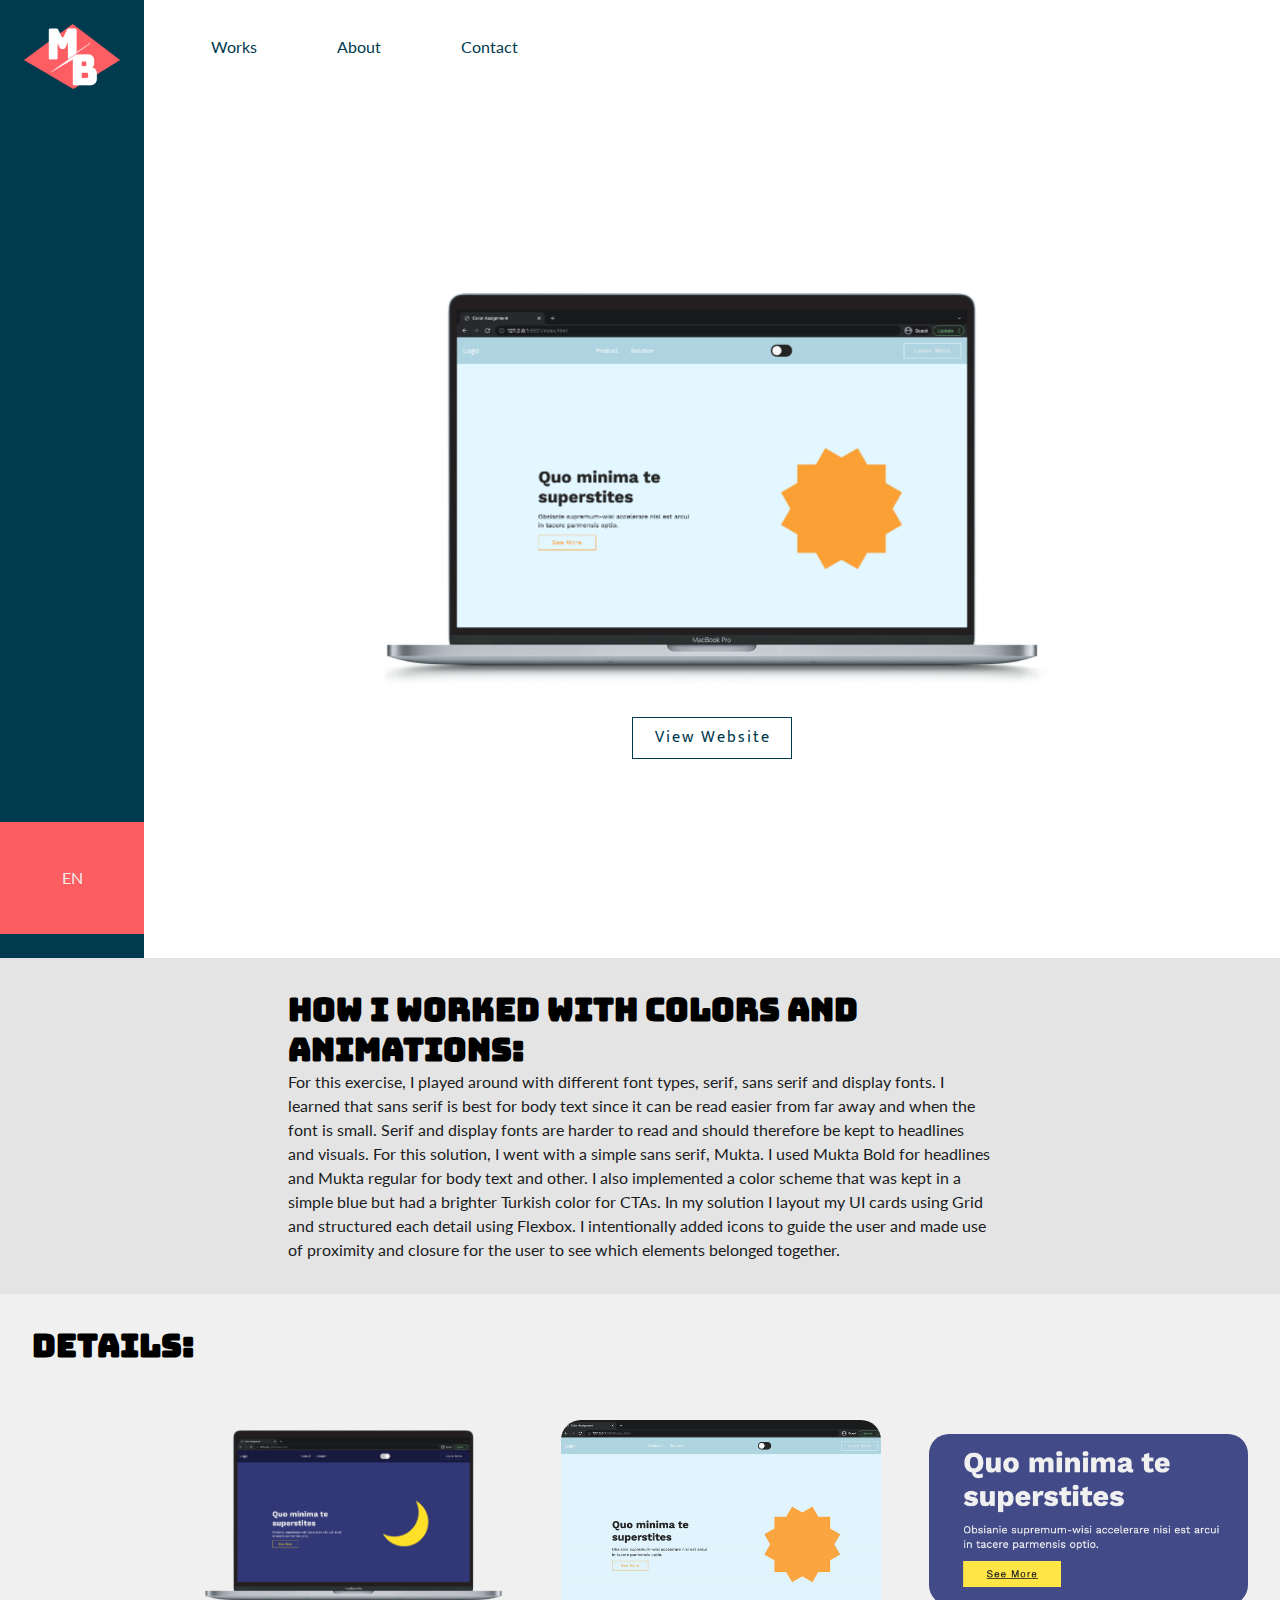
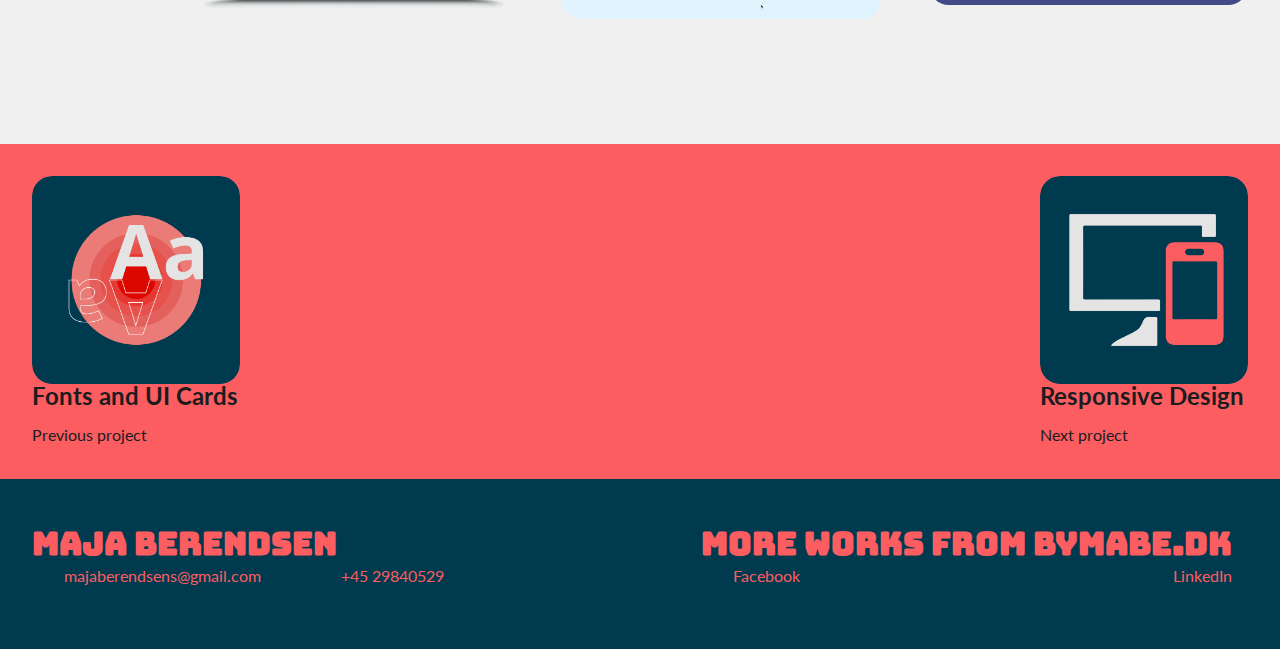
==== colors-animation.html @ e11f39b4 "first commit" ====
<!DOCTYPE html>
<html lang="en">
<head>
    <meta charset="UTF-8">
    <meta http-equiv="X-UA-Compatible" content="IE=edge">
    <meta name="viewport" content="width=s, initial-scale=1.0">
    <link rel="stylesheet" href="style.css">
    <title>Colors and Animations - Portfolio</title>
</head>
<body>
  <div id="header-con">
  <section class="leftheader">
   <div>
    <a id="logo" href="index.html"><img width="50px" height="50px" src="graphic/mb-portfolio-logo.png" alt="logo"> </a>
   </div>
   <div id="lang-con">
    <p id="white-txt">EN</p>
   </div>
  </section>
  <section class="rightheader">
  <nav class="rightpage">
  <ul>
    <li><a href="#works">Works</a></li>
    <li><a href="#about">About</a></li>
    <li><a href="#contact">Contact</a></li>
  </ul>
 
</nav>


<header class="pageheader rightpage">
  <section class="page-head">
    <img id="mockup" src="graphic/mockup-09.png" alt="mockup af website">
  
    <div class="nav_button">
      <a class="header-btn"href="#"><span>View Website</span></a>
    </div>
  
    </section>  
</header>

</div>


<section class="theme-desc">
  
  <article>
  <h2>How I worked with Colors and Animations:</h2>
  <p>For this exercise, I played around with different font types, serif, sans serif and display fonts. I learned that sans serif is best for body text since it can be read easier from far away and when the font is small. Serif and display fonts are harder to read and should therefore be kept to headlines and visuals. For this solution, I went with a simple sans serif, Mukta. I used Mukta Bold for headlines and Mukta regular for body text and other. I also implemented a color scheme that was kept in a simple blue but had a brighter Turkish color for CTAs. In my solution I layout my UI cards using Grid and structured each detail using Flexbox. I intentionally added icons to guide the user and made use of proximity and closure for the user to see which elements belonged together. </p>
</article>

</section>

<section id="gallery">
  <h2>Details:</h2>
  
  <div class="details">
  <img class="page-details" src="graphic/mockup-colors-and-animaions-08.png" alt="details">
  <img class="page-details" src="graphic/Colors-and-animations.gif" alt="details">
  <img class="page-details" src="graphic/Colors-and-animaions1.png" alt="details">
 </div>

</section>

<section id="project-nav">

  
<div class="prev">
  <div class="card-img">
    <img class="cardImg" src="graphic/themes-05.png" alt="">
  </div>
  <h3>Fonts and UI Cards</h3>
  <a href="fonts-and-colors.html">Previous project</a>
</div>

  <div class="next">
    <div class="card-img">
      <img class="cardImg" src="graphic/themes-07.png" alt="">
    </div>
  <h3>Responsive Design</h3>
  <a href="responsive-design.html">Next project</a>
  </div>

</section>


<footer>
  <div>
    <h2>Maja Berendsen</h2>
    <ul>
      <li><a>majaberendsens@gmail.com</a></li>
      <li><a>+45 29840529</a></li>
    </ul>
  </div>
  <section>
    <div>
      <h2>More works from ByMabe.dk</h2>
      <ul>
        <li><a href="">Facebook</a></li>
        <li><a href="">LinkedIn</a></li>
      </ul> 

    </div>
   
  </section>
</footer>
</body>
</html>
---- style.css ----
/* IMPORTED FONTS */

@import url("https://fonts.googleapis.com/css2?family=Mukta:wght@200;300;400;500;600;700;800&display=swap");
@import url("https://fonts.googleapis.com/css2?family=Roboto:ital,wght@1,100&display=swap");
@import url('https://fonts.googleapis.com/css2?family=Bungee&family=Lato:wght@300;400;700&family=Playfair+Display:wght@700&display=swap');

/* #### GENERAL SETTINGS #### */
html{
  scroll-behavior: smooth;
}
* {
  box-sizing: border-box;
  margin: 0px;
  padding: 0px;
  list-style: none;
}

/* IMAGES */
img {
  max-width: 100%;
  width: 100%;
  height: auto;
  border-radius: 20px;
}

/* CSS CUSTOM PROPERTIES */

:root {
  font-family: "Lato", sans-serif;
  --color-darkest: #003a4e;
  --color-dark: #89c8cf;
  --color-light: #fc5d61;
  --color-lighter: #e4e4e4;
  --color-green: rgb(36, 146, 60);
  --color-active: #fc5d61;
  --color-ctas: #fc5d61;
  --white: #f0f0f0;
  --black: #1b1c1e;
}

/* FONT SIZES */

h1 {
  font-family: 'Bungee', cursive;
  font-size: 4rem;
  line-height: 3.5rem;
  margin-bottom: 1.5rem;
  color: var(--black);
}

h2 {
  font-size: 2rem;
  line-height: 2.5rem;
  font-family: 'Bungee', cursive;
}

h3, #cards-links {
  font-size: 1.5rem;
  line-height: 1.5rem;
  padding-bottom: 0.9rem;
  color: var(--black);
}

p {
  color: var(--black);
  line-height: 1.5rem;
  font-size: 1rem;
  font-family: "Lato", sans-serif;
}

a{
  text-decoration: none;
  color: var(--black);
  line-height: 1.5rem;
  font-size: 1rem;
  font-family: "Lato", sans-serif;

}

a:hover{
  color: var(--color-dark)

}

/* FONT SIZES END */

/* BUTTONS */

.header-btn {
  display: block;
  width: 10rem;
  height: 40px;
  line-height: 40px;
  text-decoration: none;
  color: var(--color-darkest);
  font-family: "Mukta", sans-serif;

  letter-spacing: 2px;
  text-align: center;
  position: relative;
  transition: all 0.35s;
}

.nav_button,
.highlight_button {
  /* background-color: var(--active-ctas); */
  border: 1.5px solid var(--color-darkest);
  color: var(--color-darkest);
  max-width: 10rem;
  max-height: 2.7rem;
}


/* .highlight_button {
  grid-row: 3;
  grid-column: 4;
} */


.CTA_button{
  border-radius: 15px;
  background-color: var(--color-ctas);
  color: var(--white);
  max-width: 10rem;
  max-height: 2.7rem;
}

.CTA-btn{
  display: block;
  width: 10rem;
  height: 40px;
  line-height: 40px;
  text-decoration: none;
  color: var(--white);
  font-family: "Mukta", sans-serif;

  letter-spacing: 2px;
  text-align: center;
  position: relative;
  transition: all 0.35s;
}


.theme-headline{
  font-family:  'Bungee', cursive;
}

#white-txt {
  color: var(--white);
}

/* ##################   START   ##################### */

/* NAVIGATION */

nav {
  display: flex;
  justify-content: space-between;
  background-color: var(--color-lighter);
  /* border-bottom: 1px solid var(--color-darkest); */
  padding: 2.2rem;
  align-items: center;
}
ul {
  display: flex;
  justify-content: space-between;
  gap: 5rem;
  list-style: none;
  padding-left: 2rem;
}

nav a {
  text-decoration: none;
  color: var(--color-darkest);
  font-family: "Lato", sans-serif;
  font-weight: 400;
}

/* NAVIGATION END */

/* HEADER */


#header-con {
  display: flex;
}

.leftheader {
  width: 9rem;
  min-height: 80vh;
  background-color: var(--color-darkest);
  border-right: 0px solid;
  display: flex;
  flex-direction: column;
  align-items: center;
  justify-content: space-between;
  padding: 1.5rem;
}

#lang-con{
  display: flex;
  align-items: center;
  justify-content: center;
  justify-self: flex-end;
  width: 9rem;
  height: 7rem;
  background-color: var(--color-light);
}

.rightheader {
  width: 100%;
}


header {
  /* display: grid; */
  /* grid-template-columns: 1fr 1fr; */
  display: flex;
  min-height: 96vh;
  justify-content: space-evenly;
  align-items: center;
  gap: 2rem;
  flex-wrap: wrap-reverse;
  background-color: white;

}

.header_graphics{
  width: 40rem;
}

.header_text {
  display: flex;
  flex-direction: column;
  gap: 1.5rem;
  width: 30vw;

  line-height: 1.5rem;
}

/* HEADER END */

/* THEME */


.theme-desc {
  display: flex;
  align-items: center;
  min-height: 50vh;
  padding: 2rem;
  justify-content: space-around;
  flex-wrap: wrap-reverse;
  min-height: 30vh;
  background-color: var(--color-lighter);
}

.theme-desc article {
  max-width: 55vw;
}

.theme_graphics{
  width: 300px;
  height: auto;
}

/* THEME END */

/* CARD */

#card-container{
  margin-top: 2rem;
  background-color: var(--color-lighter);
  padding: 2rem;
}

.assigments {
  display: grid;
  align-items: center;
  justify-content: center;
  grid-template-columns: repeat(auto-fill, minmax(500px, 1fr));
  grid-template-rows: auto;
  gap: 3rem;
  margin: 2rem 2rem;
}

.exercise {
  display: flex;
  justify-content: space-around;
  align-items: center;
  max-width: 40rem;
  padding: 1rem;
  background-color: white;
  border-radius: 10px;
}

.card-img {
  width: 13rem;
  height: 13rem;
  border-radius: 20px;
  overflow: hidden;
}

.cardImg {
  width: 100%;
  object-fit: cover;
  overflow: hidden;
}

.card-txt {
  display: flex;
  flex-direction: column;
  max-width: 20rem;
  padding-left: 1rem;
  border-left: 1px solid var(--color-darkest);
}


#cards-links:link{
  text-decoration: none;
  font-weight: 600;
  
}

#cards-links:hover{
color: var(--color-active);
}



/* CONCLUSION */

#conclusion{
  display: flex;
  justify-content: space-around;
  gap:3rem;
  min-height: 20vh;
    background-color: var(--color-active);
    padding: 2rem;
    flex-wrap: wrap-reverse;
  }

  .conclusion-graphics{
    max-width: 300px;
  }

  #conclusion article {
    max-width: 40rem;
  

  }

  /* ###################  ASSIGNMENT PAGE ################### */

  .theme-desc article .columns{
    column-count: 2;
    column-gap: 2rem;
    margin-top: 1rem;
    max-width: 55vw;

  }

  #gallery{
    min-height: 50vh;
    background-color: var(--white);
    display: flex;
    padding: 2rem;
    justify-content: space-around
  
  }

  #project-nav{
    display: flex;
    justify-content: space-between;
    padding: 2rem;
    min-height: 20vh;
    background-color: var(--color-active);
  }

  .details{
    display: grid;
    grid-template-columns: repeat(3, 1fr);
    grid-gap: 3rem;
    
    place-items: center;
  

  }

  .page-details{
    max-height:300px;
    width: auto;
  }

  .page-head{
    display: flex;
    flex-direction: column;
    align-items: center;
    gap: 2rem;
  }

  #mockup{
    width: 700px;
    height: auto;
  }

  /* ###################  ASSIGNMENT PAGE END ################### */


/* FOOTER */

footer {
  display: flex;
  padding: 5vh 2rem;
  align-items: top;
  flex-wrap: wrap;
  justify-content: space-between;
  background-color: var(--color-darkest);
  color: var(--color-light);
}

footer a {
  color: var(--color-light);
}

footer section {
  display: flex;
  max-width: 50vw;
  align-items: top;
  flex-wrap: wrap;
  justify-content: space-between;
}

footer section div {
  margin: 0px 1rem 1rem 1rem;
}

/* FOOTER END */

/* CLASSES AND IDS */


.pageheader {
  flex-direction: row-reverse;
}

.rightpage {
  background-color: rgba(102, 205, 171, 0);
}

#align {
  text-align: center;
}

/* CLASSES AND IDS END */

/* KEYFRAMES */

/* KEYFRAMES END */

/* MEDIA QUARIES */

@media only screen and (max-width: 1234px) {
  .leftheader {
    display: block;
    min-height: 1rem;
    width: 9rem;
    height: 5.7rem;
    padding: 0;
  }

  .theme-desc{
    flex-direction: column;
    gap: 2rem;
    align-content: center;
  }

  #lang-con{
   display: none;
  }

  header{
  min-width: 100%;
  justify-content: inherit;
  align-self: center;
  padding: 1rem;
  gap: 0px;
  }

  .header_text{
    width: 100%;
  }



  .card-img{
    width: 9rem;
    height: 9rem;
    padding: 0.5rem;
  }

  .details{
    grid-template-columns: 1fr 1fr;
  }
  




} 


@media only screen and (max-width: 600px){
  .exercise{
    max-width: 90%;
  }

  .assigments{
    grid-template-columns: 1fr;
  }
  .details{
    grid-template-columns: 1fr;
  }
  
}

/* MEDIA QUARIES END */
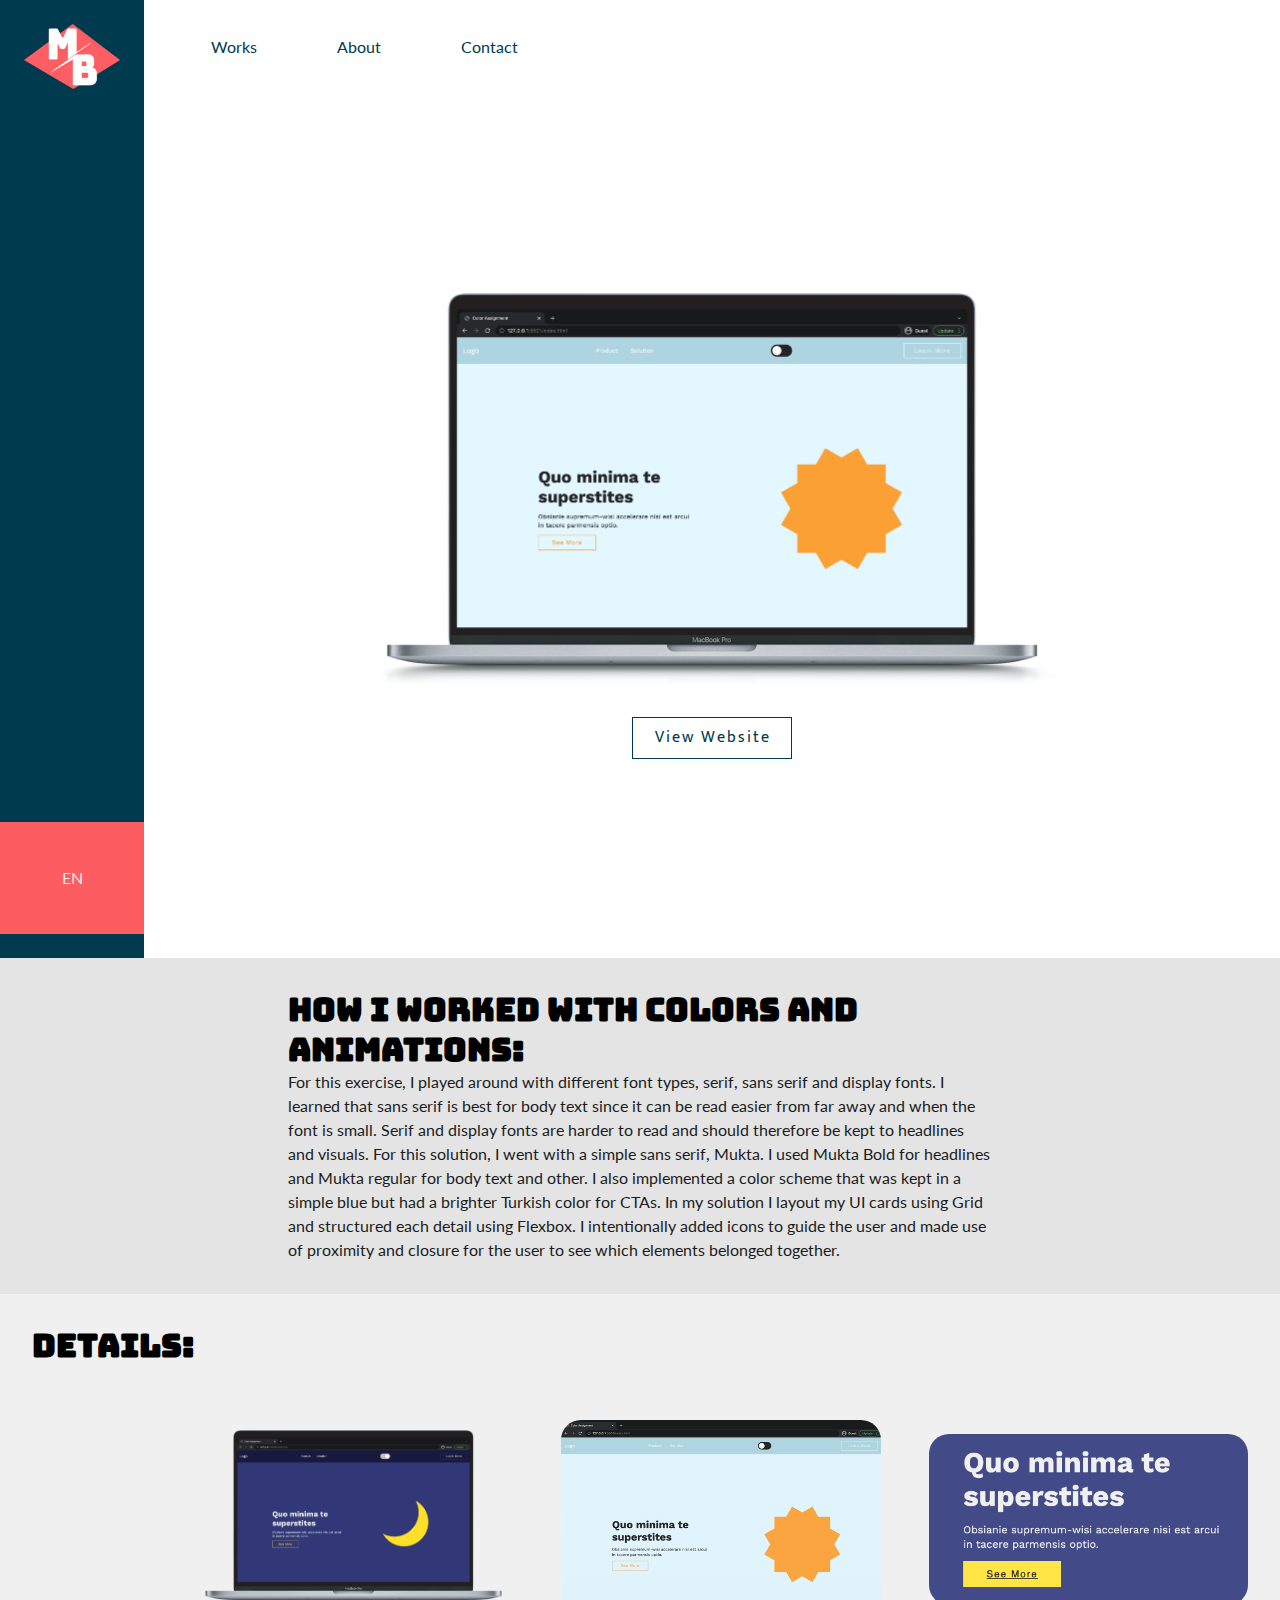
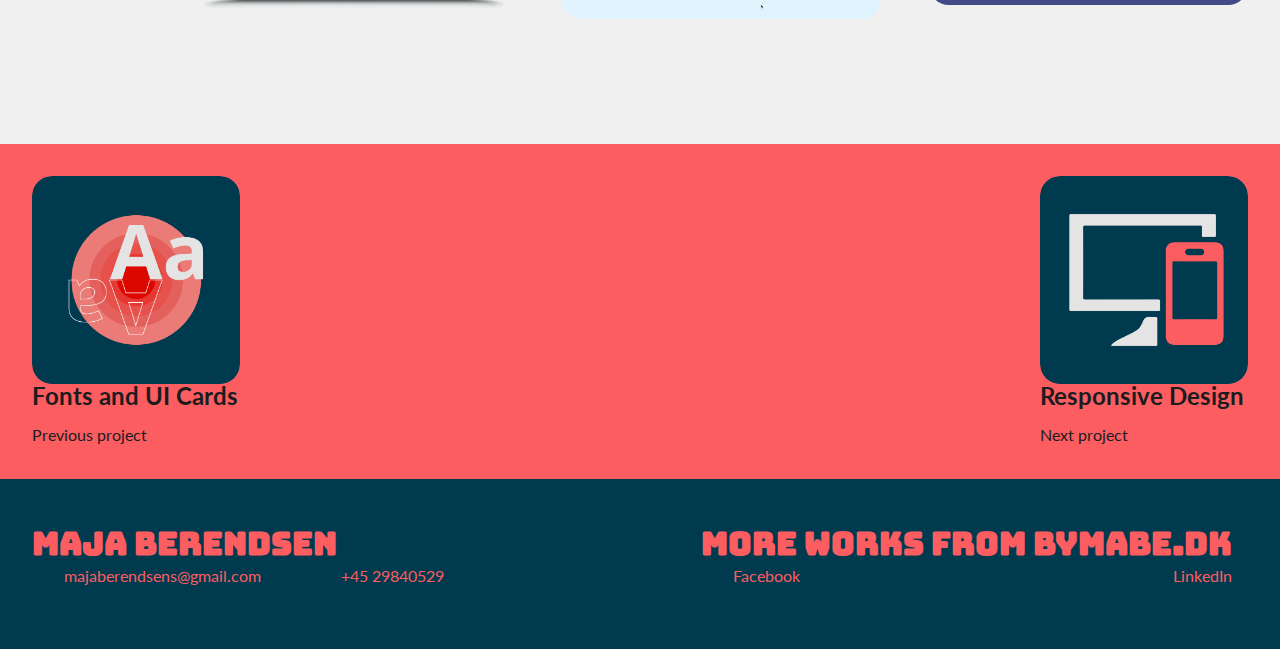
==== commit 6e39f4a6: "links added" ====
--- a/colors-animation.html
+++ b/colors-animation.html
@@ -33,7 +33,7 @@
     <img id="mockup" src="graphic/mockup-09.png" alt="mockup af website">
   
     <div class="nav_button">
-      <a class="header-btn"href="#"><span>View Website</span></a>
+      <a class="header-btn"href="https://maja3698.github.io/12c.01.02.colors-and-animations/"><span>View Website</span></a>
     </div>
   
     </section>  
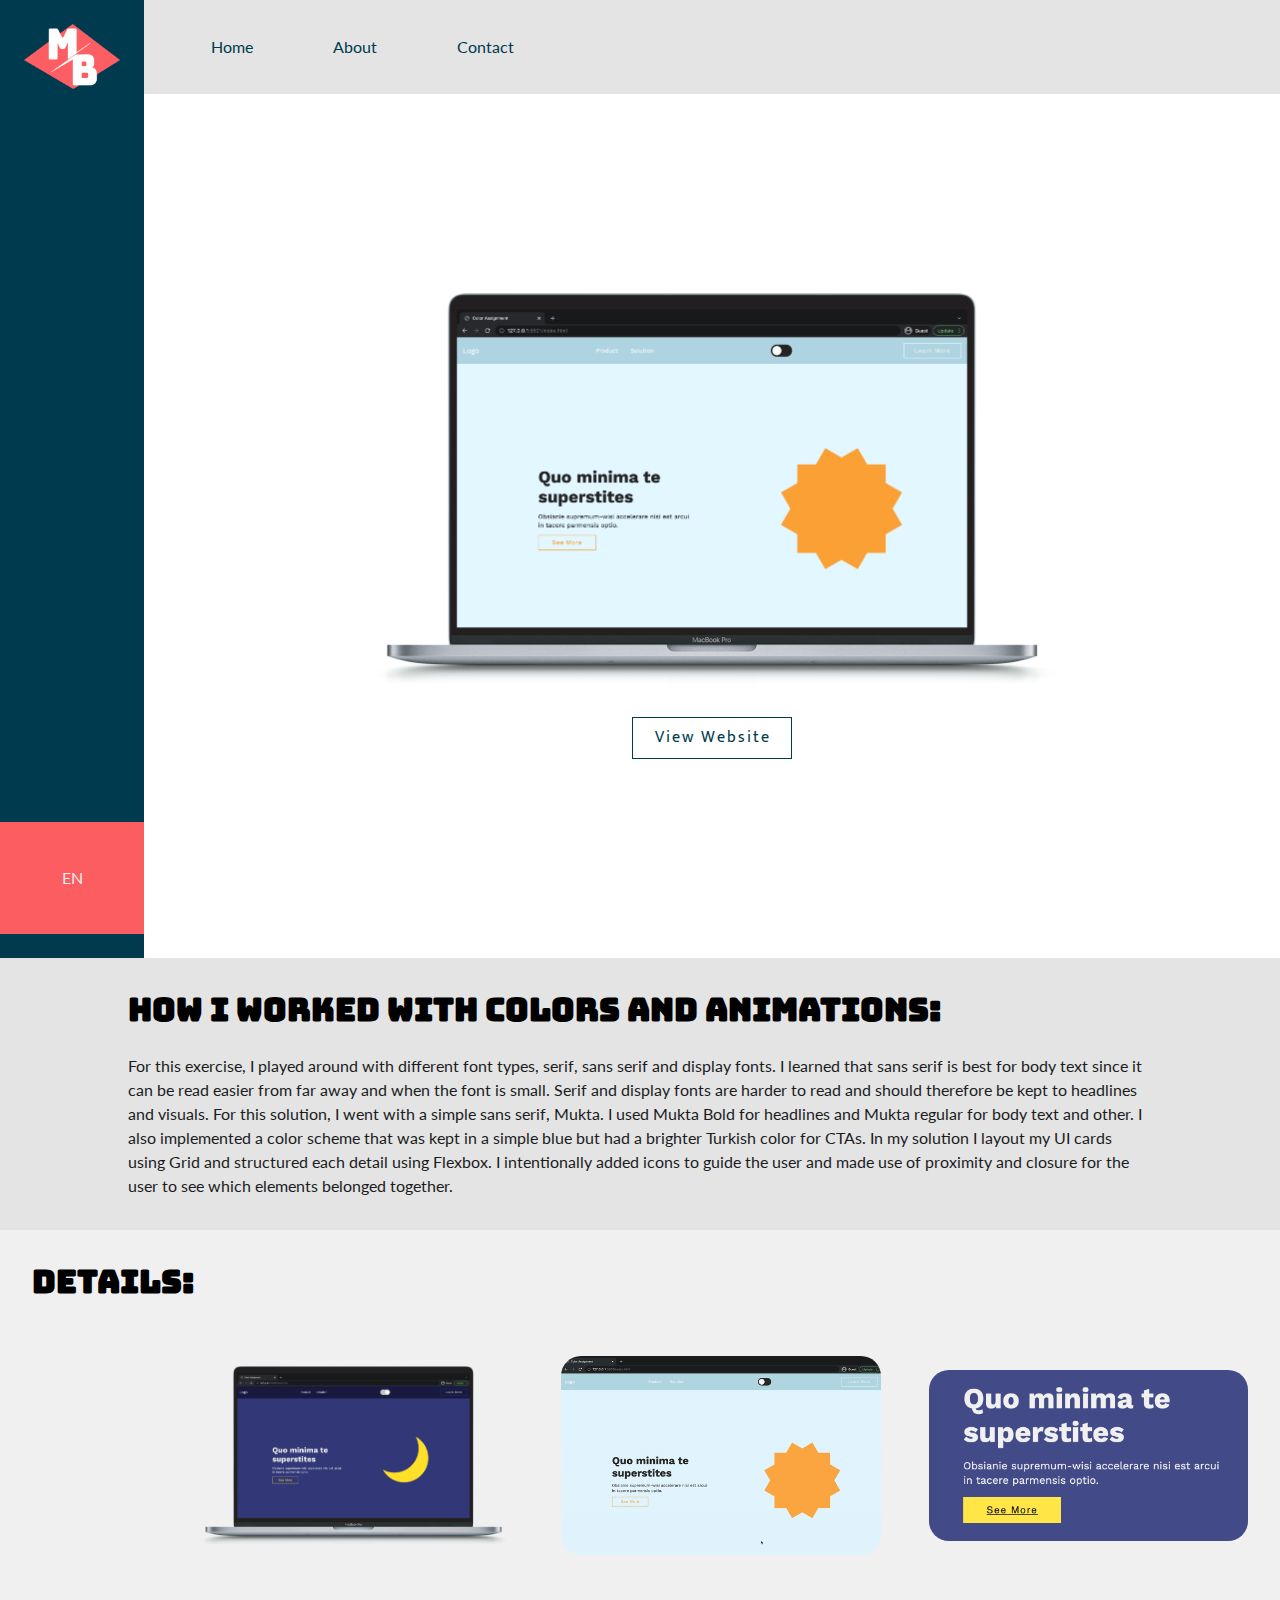
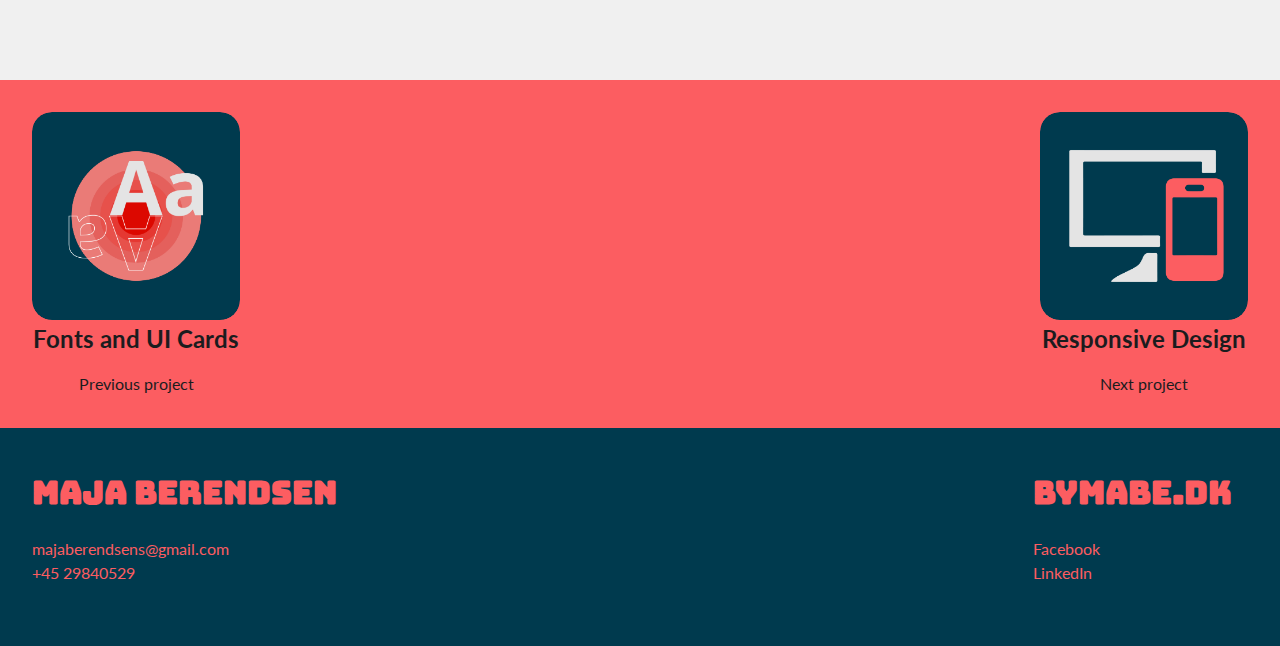
==== commit 3f54e9cf: "Responsive fixed" ====
--- a/colors-animation.html
+++ b/colors-animation.html
@@ -9,24 +9,32 @@
 </head>
 <body>
   <div id="header-con">
-  <section class="leftheader">
-   <div>
-    <a id="logo" href="index.html"><img width="50px" height="50px" src="graphic/mb-portfolio-logo.png" alt="logo"> </a>
-   </div>
-   <div id="lang-con">
-    <p id="white-txt">EN</p>
-   </div>
-  </section>
+    <section class="leftheader">
+      <div>
+       <a id="logo" href="index.html"><img src="graphic/mb-portfolio-logo.png" alt="logo"> </a>
+   
+       <div class="menu" id="navbar">
+         <svg class="menu" id="menu" xmlns="http://www.w3.org/2000/svg" width="35" height="35" fill="white" class="bi bi-justify" viewBox="0 0 16 16">
+      <path fill-rule="evenodd" d="M2 12.5a.5.5 0 0 1 .5-.5h11a.5.5 0 0 1 0 1h-11a.5.5 0 0 1-.5-.5zm0-3a.5.5 0 0 1 .5-.5h11a.5.5 0 0 1 0 1h-11a.5.5 0 0 1-.5-.5zm0-3a.5.5 0 0 1 .5-.5h11a.5.5 0 0 1 0 1h-11a.5.5 0 0 1-.5-.5zm0-3a.5.5 0 0 1 .5-.5h11a.5.5 0 0 1 0 1h-11a.5.5 0 0 1-.5-.5z"/>
+     </svg>
+     </div>
+      </div>
+      <div id="lang-con">
+       <p id="white-txt">EN</p>
+      </div>
+     </section>
   <section class="rightheader">
-  <nav class="rightpage">
-  <ul>
-    <li><a href="#works">Works</a></li>
-    <li><a href="#about">About</a></li>
-    <li><a href="#contact">Contact</a></li>
-  </ul>
- 
-</nav>
-
+    <nav>
+      <ul class="navButtons show-desktop" id="navigation">
+        <svg class="exitButton" alt="exit-btn" id="exit" xmlns="http://www.w3.org/2000/svg" width="35" height="35" fill="white" class="bi bi-x" viewBox="0 0 16 16">
+      <path d="M4.646 4.646a.5.5 0 0 1 .708 0L8 7.293l2.646-2.647a.5.5 0 0 1 .708.708L8.707 8l2.647 2.646a.5.5 0 0 1-.708.708L8 8.707l-2.646 2.647a.5.5 0 0 1-.708-.708L7.293 8 4.646 5.354a.5.5 0 0 1 0-.708z"/>
+    </svg>
+        <li><a href="index.html">Home</a></li>
+        <li><a href="#about">About</a></li>
+        <li><a href="#contact">Contact</a></li>
+      </ul>
+      
+    </nav>
 
 <header class="pageheader rightpage">
   <section class="page-head">
@@ -94,7 +102,7 @@
   </div>
   <section>
     <div>
-      <h2>More works from ByMabe.dk</h2>
+      <h2>ByMabe.dk</h2>
       <ul>
         <li><a href="">Facebook</a></li>
         <li><a href="">LinkedIn</a></li>
@@ -104,5 +112,7 @@
    
   </section>
 </footer>
+
+<script src="script.js"></script>
 </body>
 </html>--- a/style.css
+++ b/style.css
@@ -2,10 +2,10 @@
 
 @import url("https://fonts.googleapis.com/css2?family=Mukta:wght@200;300;400;500;600;700;800&display=swap");
 @import url("https://fonts.googleapis.com/css2?family=Roboto:ital,wght@1,100&display=swap");
-@import url('https://fonts.googleapis.com/css2?family=Bungee&family=Lato:wght@300;400;700&family=Playfair+Display:wght@700&display=swap');
+@import url("https://fonts.googleapis.com/css2?family=Bungee&family=Lato:wght@300;400;700&family=Playfair+Display:wght@700&display=swap");
 
 /* #### GENERAL SETTINGS #### */
-html{
+html {
   scroll-behavior: smooth;
 }
 * {
@@ -41,21 +41,23 @@
 /* FONT SIZES */
 
 h1 {
-  font-family: 'Bungee', cursive;
-  font-size: 4rem;
+  font-family: "Bungee", cursive;
+  font-size: clamp(2.5rem, 5vw, 4rem);
   line-height: 3.5rem;
+  margin-bottom: 1rem;
+  color: var(--black);
+}
+
+h2 {
+  font-size: clamp(1.5rem, 3vw, 2rem);
+  line-height: 2.5rem;
   margin-bottom: 1.5rem;
-  color: var(--black);
-}
-
-h2 {
-  font-size: 2rem;
-  line-height: 2.5rem;
-  font-family: 'Bungee', cursive;
-}
-
-h3, #cards-links {
-  font-size: 1.5rem;
+  font-family: "Bungee", cursive;
+}
+
+h3,
+#cards-links {
+  font-size: clamp(1.2rem, 4vw, 1.5rem);
   line-height: 1.5rem;
   padding-bottom: 0.9rem;
   color: var(--black);
@@ -64,22 +66,20 @@
 p {
   color: var(--black);
   line-height: 1.5rem;
-  font-size: 1rem;
+  font-size: clamp(0.5rem, 5vw, 1rem);
   font-family: "Lato", sans-serif;
 }
 
-a{
+a {
   text-decoration: none;
   color: var(--black);
   line-height: 1.5rem;
-  font-size: 1rem;
+  font-size: clamp(0.5rem, 5vw, 1rem);
   font-family: "Lato", sans-serif;
-
-}
-
-a:hover{
-  color: var(--color-dark)
-
+}
+
+a:hover {
+  color: var(--color-dark);
 }
 
 /* FONT SIZES END */
@@ -110,14 +110,12 @@
   max-height: 2.7rem;
 }
 
-
 /* .highlight_button {
   grid-row: 3;
   grid-column: 4;
 } */
 
-
-.CTA_button{
+.CTA_button {
   border-radius: 15px;
   background-color: var(--color-ctas);
   color: var(--white);
@@ -125,7 +123,7 @@
   max-height: 2.7rem;
 }
 
-.CTA-btn{
+.CTA-btn {
   display: block;
   width: 10rem;
   height: 40px;
@@ -140,9 +138,8 @@
   transition: all 0.35s;
 }
 
-
-.theme-headline{
-  font-family:  'Bungee', cursive;
+.theme-headline {
+  font-family: "Bungee", cursive;
 }
 
 #white-txt {
@@ -161,7 +158,7 @@
   padding: 2.2rem;
   align-items: center;
 }
-ul {
+#navigation {
   display: flex;
   justify-content: space-between;
   gap: 5rem;
@@ -176,10 +173,39 @@
   font-weight: 400;
 }
 
+/* #### BURGER MENU */
+
+.show-desktop {
+  display: block;
+}
+.menu, .exitButton {
+  display: none;
+}
+
+.menu {
+  width: 3em;
+  float: right;
+
+  cursor: pointer;
+  /* position:fixed;
+  top: 9vw;
+  left: 80%;
+  z-index: 10; */
+}
+
+.exitButton {
+  position: absolute;
+  width: 2em;
+  top: 0;
+  right: 3em;
+  padding-top: 3em;
+  cursor: pointer;
+}
+
+  
 /* NAVIGATION END */
 
 /* HEADER */
-
 
 #header-con {
   display: flex;
@@ -197,7 +223,7 @@
   padding: 1.5rem;
 }
 
-#lang-con{
+#lang-con {
   display: flex;
   align-items: center;
   justify-content: center;
@@ -211,7 +237,6 @@
   width: 100%;
 }
 
-
 header {
   /* display: grid; */
   /* grid-template-columns: 1fr 1fr; */
@@ -222,10 +247,9 @@
   gap: 2rem;
   flex-wrap: wrap-reverse;
   background-color: white;
-
-}
-
-.header_graphics{
+}
+
+.header_graphics {
   width: 40rem;
 }
 
@@ -241,7 +265,6 @@
 /* HEADER END */
 
 /* THEME */
-
 
 .theme-desc {
   display: flex;
@@ -256,9 +279,10 @@
 
 .theme-desc article {
   max-width: 55vw;
-}
-
-.theme_graphics{
+  min-width: 80vw
+}
+
+.theme_graphics {
   width: 300px;
   height: auto;
 }
@@ -267,7 +291,7 @@
 
 /* CARD */
 
-#card-container{
+#card-container {
   margin-top: 2rem;
   background-color: var(--color-lighter);
   padding: 2rem;
@@ -314,97 +338,96 @@
   border-left: 1px solid var(--color-darkest);
 }
 
-
-#cards-links:link{
+#cards-links:link {
   text-decoration: none;
   font-weight: 600;
-  
-}
-
-#cards-links:hover{
-color: var(--color-active);
-}
-
-
+}
+
+#cards-links:hover {
+  color: var(--color-active);
+}
 
 /* CONCLUSION */
 
-#conclusion{
+#conclusion {
   display: flex;
   justify-content: space-around;
-  gap:3rem;
+  gap: 3rem;
   min-height: 20vh;
-    background-color: var(--color-active);
-    padding: 2rem;
-    flex-wrap: wrap-reverse;
-  }
-
-  .conclusion-graphics{
-    max-width: 300px;
-  }
-
-  #conclusion article {
-    max-width: 40rem;
-  
-
-  }
-
-  /* ###################  ASSIGNMENT PAGE ################### */
-
-  .theme-desc article .columns{
-    column-count: 2;
-    column-gap: 2rem;
-    margin-top: 1rem;
-    max-width: 55vw;
-
-  }
-
-  #gallery{
-    min-height: 50vh;
-    background-color: var(--white);
-    display: flex;
-    padding: 2rem;
-    justify-content: space-around
-  
-  }
-
-  #project-nav{
-    display: flex;
-    justify-content: space-between;
-    padding: 2rem;
-    min-height: 20vh;
-    background-color: var(--color-active);
-  }
-
-  .details{
-    display: grid;
-    grid-template-columns: repeat(3, 1fr);
-    grid-gap: 3rem;
-    
-    place-items: center;
-  
-
-  }
-
-  .page-details{
-    max-height:300px;
-    width: auto;
-  }
-
-  .page-head{
-    display: flex;
-    flex-direction: column;
-    align-items: center;
-    gap: 2rem;
-  }
-
-  #mockup{
-    width: 700px;
-    height: auto;
-  }
-
-  /* ###################  ASSIGNMENT PAGE END ################### */
-
+  background-color: var(--color-active);
+  padding: 2rem;
+  flex-wrap: wrap-reverse;
+}
+
+.conclusion-graphics {
+  max-width: 300px;
+}
+
+#conclusion article {
+  max-width: 40vw;
+  min-width: 80vw
+}
+
+/* ###################  ASSIGNMENT PAGE ################### */
+
+.theme-desc article .columns {
+  column-count: 2;
+  column-gap: 2rem;
+  margin-top: 1rem;
+  /* max-width: 55vw; */
+}
+
+#gallery {
+  min-height: 50vh;
+  background-color: var(--white);
+  display: flex;
+  padding: 2rem;
+  justify-content: space-around;
+}
+
+#project-nav {
+  display: flex;
+  justify-content: space-between;
+  padding: 2rem;
+  min-height: 20vh;
+  background-color: var(--color-active);
+}
+
+.details {
+  display: grid;
+  grid-template-columns: repeat(3, 1fr);
+  grid-gap: 3rem;
+
+  place-items: center;
+}
+
+.page-details {
+  max-height: 300px;
+  width: auto;
+}
+
+.page-head {
+  display: flex;
+  flex-direction: column;
+  align-items: center;
+  gap: 2rem;
+}
+
+#mockup {
+  width: 700px;
+  height: auto;
+}
+
+.prev, .next {
+  display: flex;
+  flex-direction: column;
+  justify-items: center;
+  justify-content: space-around;
+  gap: 0.4rem;
+  place-items: center;
+}
+
+/* ###################  ASSIGNMENT PAGE END ################### */
 
 /* FOOTER */
 
@@ -438,7 +461,6 @@
 
 /* CLASSES AND IDS */
 
-
 .pageheader {
   flex-direction: row-reverse;
 }
@@ -463,64 +485,144 @@
   .leftheader {
     display: block;
     min-height: 1rem;
-    width: 9rem;
-    height: 5.7rem;
-    padding: 0;
-  }
-
-  .theme-desc{
+    width: 100%;
+    height: auto
+  }
+
+  #logo img{
+    width: 10vw;
+  }
+
+
+  #header-con{
+    flex-direction: column;
+  }
+
+  .theme-desc {
     flex-direction: column;
     gap: 2rem;
     align-content: center;
   }
 
-  #lang-con{
-   display: none;
-  }
-
-  header{
-  min-width: 100%;
-  justify-content: inherit;
-  align-self: center;
-  padding: 1rem;
-  gap: 0px;
-  }
-
-  .header_text{
+  #lang-con {
+    display: none;
+  }
+
+  header {
+    min-width: 100%;
+    justify-content: inherit;
+    align-self: center;
+    padding: 1rem;
+    gap: 0px;
+  }
+
+  .header_text {
     width: 100%;
   }
 
-
-
-  .card-img{
+  .card-img {
     width: 9rem;
     height: 9rem;
     padding: 0.5rem;
   }
 
-  .details{
+  .details {
     grid-template-columns: 1fr 1fr;
   }
+}
+
+@media only screen and (max-width:1060px){
+  .theme-desc article .columns {
+    column-count: 1;
+  }
+}
+
+@media only screen and (max-width: 600px) {
+
+  #logo img{
+    width: 15vw;
+  }
+
+  .menu, .exitButton {
+    display: block;
+}
+
+  #navigation {
+    display: block;
+    position: fixed;
+    width: 100%;
+    height: 100vh;
+    background-color: rgba(0,0,0, 0.9);;
+    top: -110vh;
+    overflow-x: hidden;
+    text-align: center;
+    transition: 0.5s ease;
+    margin-block-start: 0;
+    padding-inline-start: 0;
+    padding-bottom: 0;
+}
+
+nav ul li a {
+  font-size: 20px;
+  color: #818181;
+}
+
+nav ul li a:hover {
+  color: white;
+}
+
+.nav-transition {
+  top: 0 !important;
+  transition: 1s !important;
+}
+
+nav ul li{
+  display: block;
+  margin: 50px 0;
+  line-height: 30px;
+  transition: 0.3s;
+  top: 80px;
+  padding-top: 25px;
+}
+
+
+  .exercise {
+    max-width: 90%;
+  }
+
+  .assigments {
+    grid-template-columns: 1fr;
+  }
+  .details {
+    grid-template-columns: 1fr;
+  }
+
+  #gallery{
+    flex-direction: column;
+  }
+
+  #project-nav{
+    flex-direction: column;
+    gap: 2rem;
+  }
+
+  footer ul{
+    flex-direction: column;
+    gap:1rem;
+  }
+
+  footer{
+    flex-wrap: nowrap;
+    flex-direction: column;
+    gap: 1.5rem;
+
+  }
+
+
+
   
-
-
-
-
-} 
-
-
-@media only screen and (max-width: 600px){
-  .exercise{
-    max-width: 90%;
-  }
-
-  .assigments{
-    grid-template-columns: 1fr;
-  }
-  .details{
-    grid-template-columns: 1fr;
-  }
-  
-}
+}
+
+
 
 /* MEDIA QUARIES END */
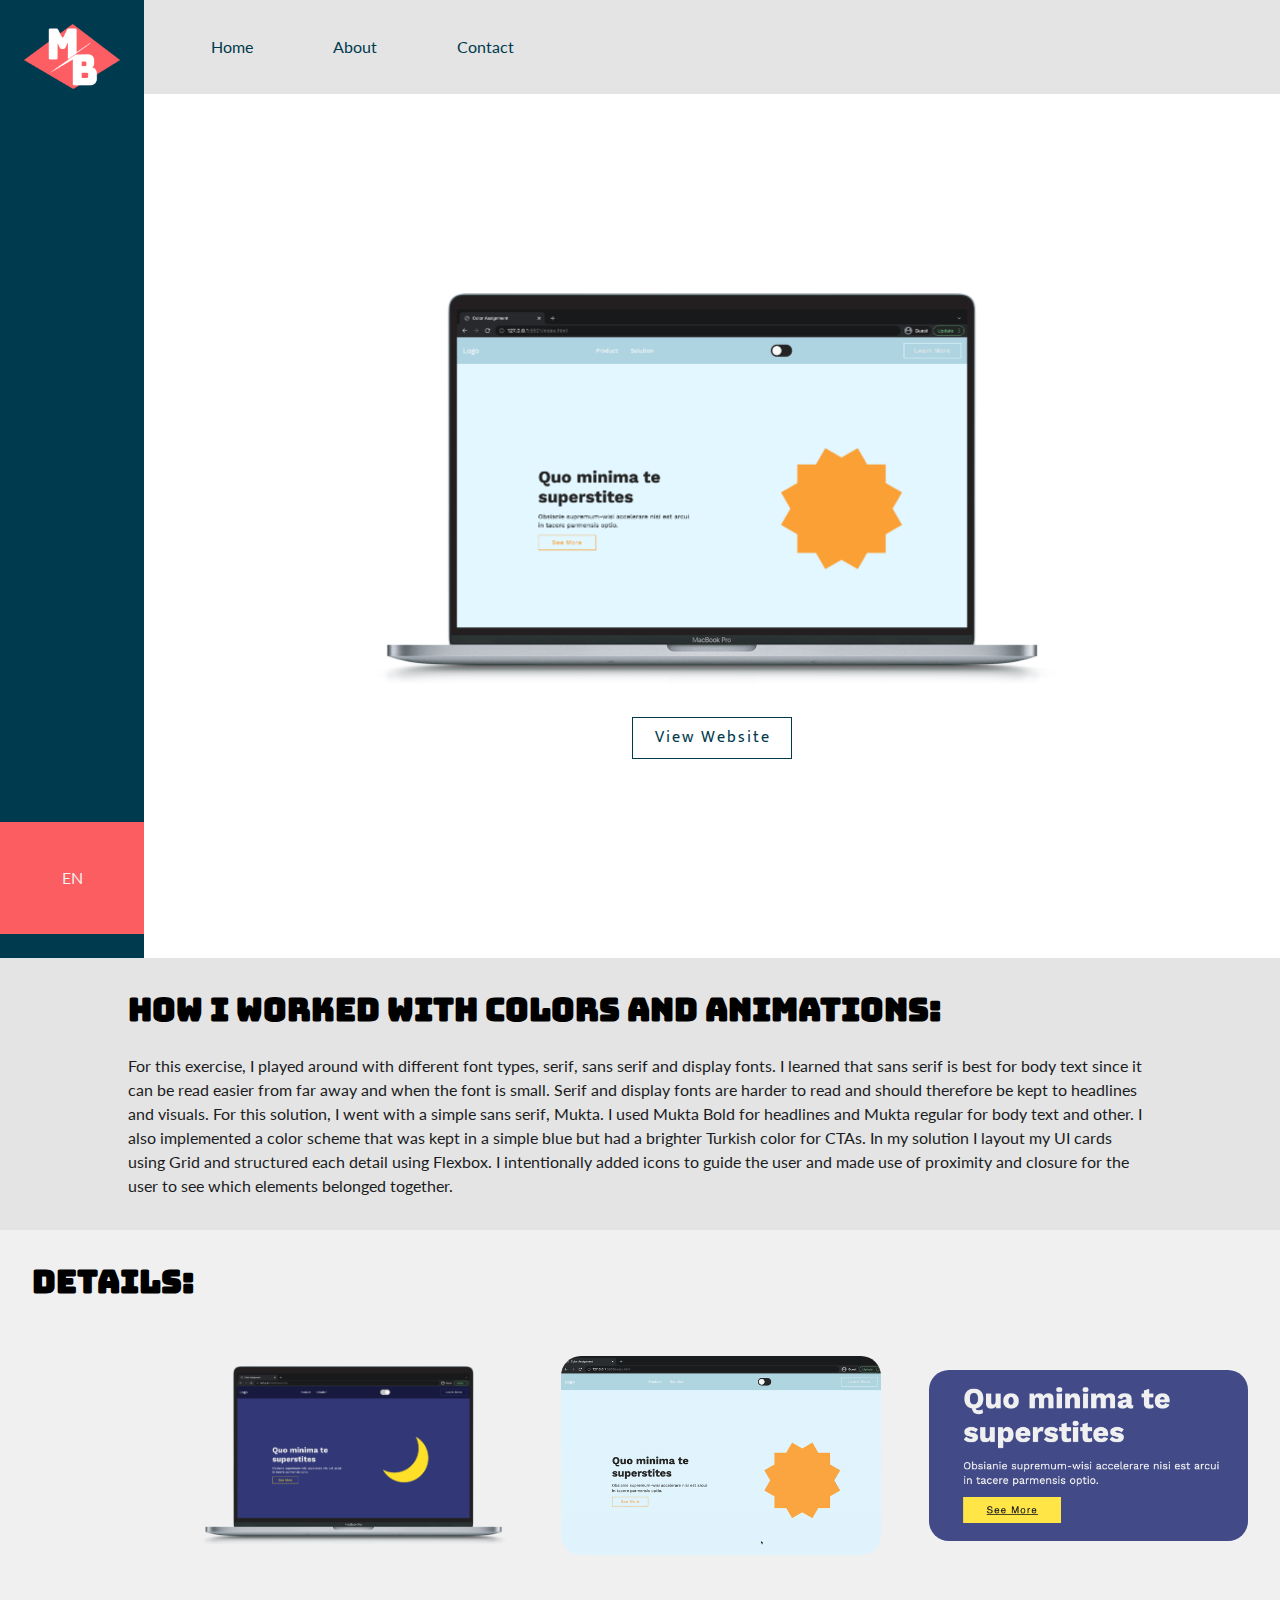
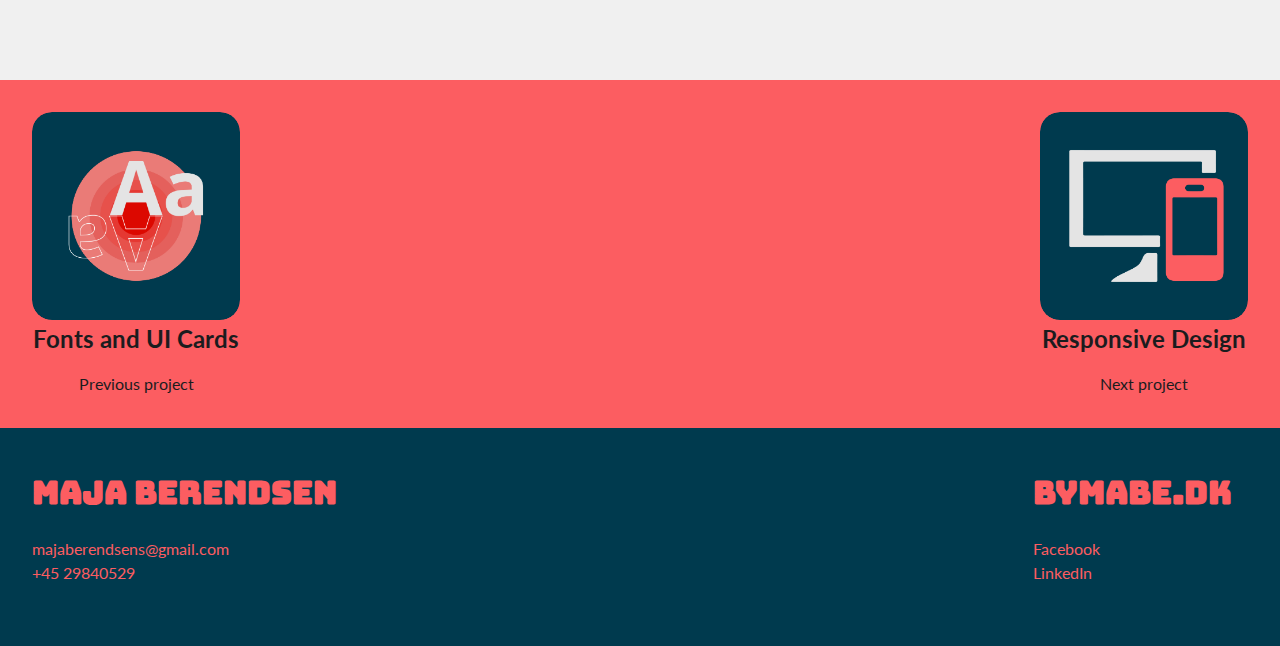
==== commit ad5bb927: "Reload" ====
--- a/colors-animation.html
+++ b/colors-animation.html
@@ -30,8 +30,8 @@
       <path d="M4.646 4.646a.5.5 0 0 1 .708 0L8 7.293l2.646-2.647a.5.5 0 0 1 .708.708L8.707 8l2.647 2.646a.5.5 0 0 1-.708.708L8 8.707l-2.646 2.647a.5.5 0 0 1-.708-.708L7.293 8 4.646 5.354a.5.5 0 0 1 0-.708z"/>
     </svg>
         <li><a href="index.html">Home</a></li>
-        <li><a href="#about">About</a></li>
-        <li><a href="#contact">Contact</a></li>
+        <li><a href="about.html">About</a></li>
+        <li><a href="contact.html">Contact</a></li>
       </ul>
       
     </nav>
--- a/style.css
+++ b/style.css
@@ -178,7 +178,8 @@
 .show-desktop {
   display: block;
 }
-.menu, .exitButton {
+.menu,
+.exitButton {
   display: none;
 }
 
@@ -202,7 +203,6 @@
   cursor: pointer;
 }
 
-  
 /* NAVIGATION END */
 
 /* HEADER */
@@ -213,7 +213,7 @@
 
 .leftheader {
   width: 9rem;
-  min-height: 80vh;
+  /* min-height: 80vh; */
   background-color: var(--color-darkest);
   border-right: 0px solid;
   display: flex;
@@ -279,7 +279,7 @@
 
 .theme-desc article {
   max-width: 55vw;
-  min-width: 80vw
+  min-width: 80vw;
 }
 
 .theme_graphics {
@@ -365,7 +365,7 @@
 
 #conclusion article {
   max-width: 40vw;
-  min-width: 80vw
+  min-width: 80vw;
 }
 
 /* ###################  ASSIGNMENT PAGE ################### */
@@ -418,7 +418,8 @@
   height: auto;
 }
 
-.prev, .next {
+.prev,
+.next {
   display: flex;
   flex-direction: column;
   justify-items: center;
@@ -486,15 +487,14 @@
     display: block;
     min-height: 1rem;
     width: 100%;
-    height: auto
-  }
-
-  #logo img{
+    height: auto;
+  }
+
+  #logo img {
     width: 10vw;
   }
 
-
-  #header-con{
+  #header-con {
     flex-direction: column;
   }
 
@@ -531,28 +531,28 @@
   }
 }
 
-@media only screen and (max-width:1060px){
+@media only screen and (max-width: 1060px) {
   .theme-desc article .columns {
     column-count: 1;
   }
 }
 
 @media only screen and (max-width: 600px) {
-
-  #logo img{
+  #logo img {
     width: 15vw;
   }
 
-  .menu, .exitButton {
+  .menu,
+  .exitButton {
     display: block;
-}
+  }
 
   #navigation {
     display: block;
     position: fixed;
     width: 100%;
     height: 100vh;
-    background-color: rgba(0,0,0, 0.9);;
+    background-color: rgba(0, 0, 0, 0.9);
     top: -110vh;
     overflow-x: hidden;
     text-align: center;
@@ -560,31 +560,30 @@
     margin-block-start: 0;
     padding-inline-start: 0;
     padding-bottom: 0;
-}
-
-nav ul li a {
-  font-size: 20px;
-  color: #818181;
-}
-
-nav ul li a:hover {
-  color: white;
-}
-
-.nav-transition {
-  top: 0 !important;
-  transition: 1s !important;
-}
-
-nav ul li{
-  display: block;
-  margin: 50px 0;
-  line-height: 30px;
-  transition: 0.3s;
-  top: 80px;
-  padding-top: 25px;
-}
-
+  }
+
+  nav ul li a {
+    font-size: 20px;
+    color: #818181;
+  }
+
+  nav ul li a:hover {
+    color: white;
+  }
+
+  .nav-transition {
+    top: 0 !important;
+    transition: 1s !important;
+  }
+
+  nav ul li {
+    display: block;
+    margin: 50px 0;
+    line-height: 30px;
+    transition: 0.3s;
+    top: 80px;
+    padding-top: 25px;
+  }
 
   .exercise {
     max-width: 90%;
@@ -597,32 +596,25 @@
     grid-template-columns: 1fr;
   }
 
-  #gallery{
+  #gallery {
     flex-direction: column;
   }
 
-  #project-nav{
+  #project-nav {
     flex-direction: column;
     gap: 2rem;
   }
 
-  footer ul{
+  footer ul {
     flex-direction: column;
-    gap:1rem;
-  }
-
-  footer{
+    gap: 1rem;
+  }
+
+  footer {
     flex-wrap: nowrap;
     flex-direction: column;
     gap: 1.5rem;
-
-  }
-
-
-
-  
-}
-
-
+  }
+}
 
 /* MEDIA QUARIES END */
